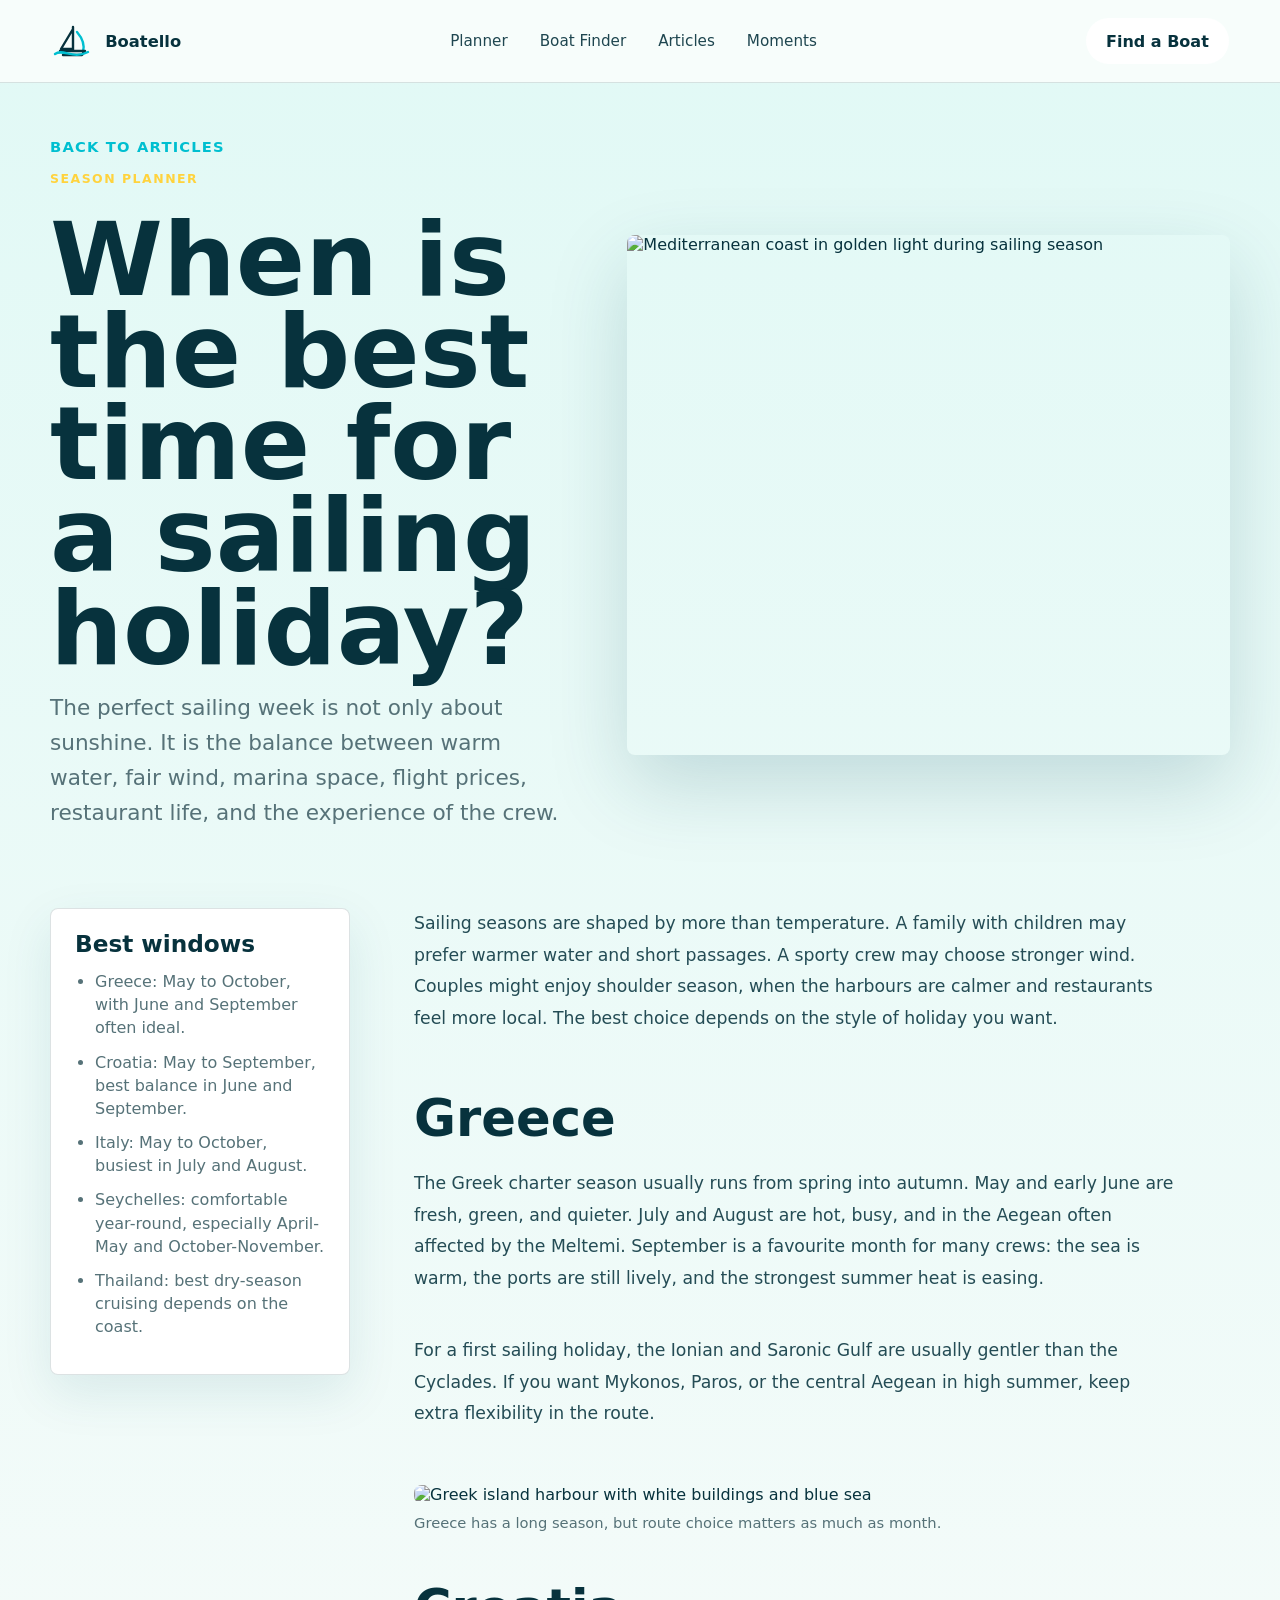
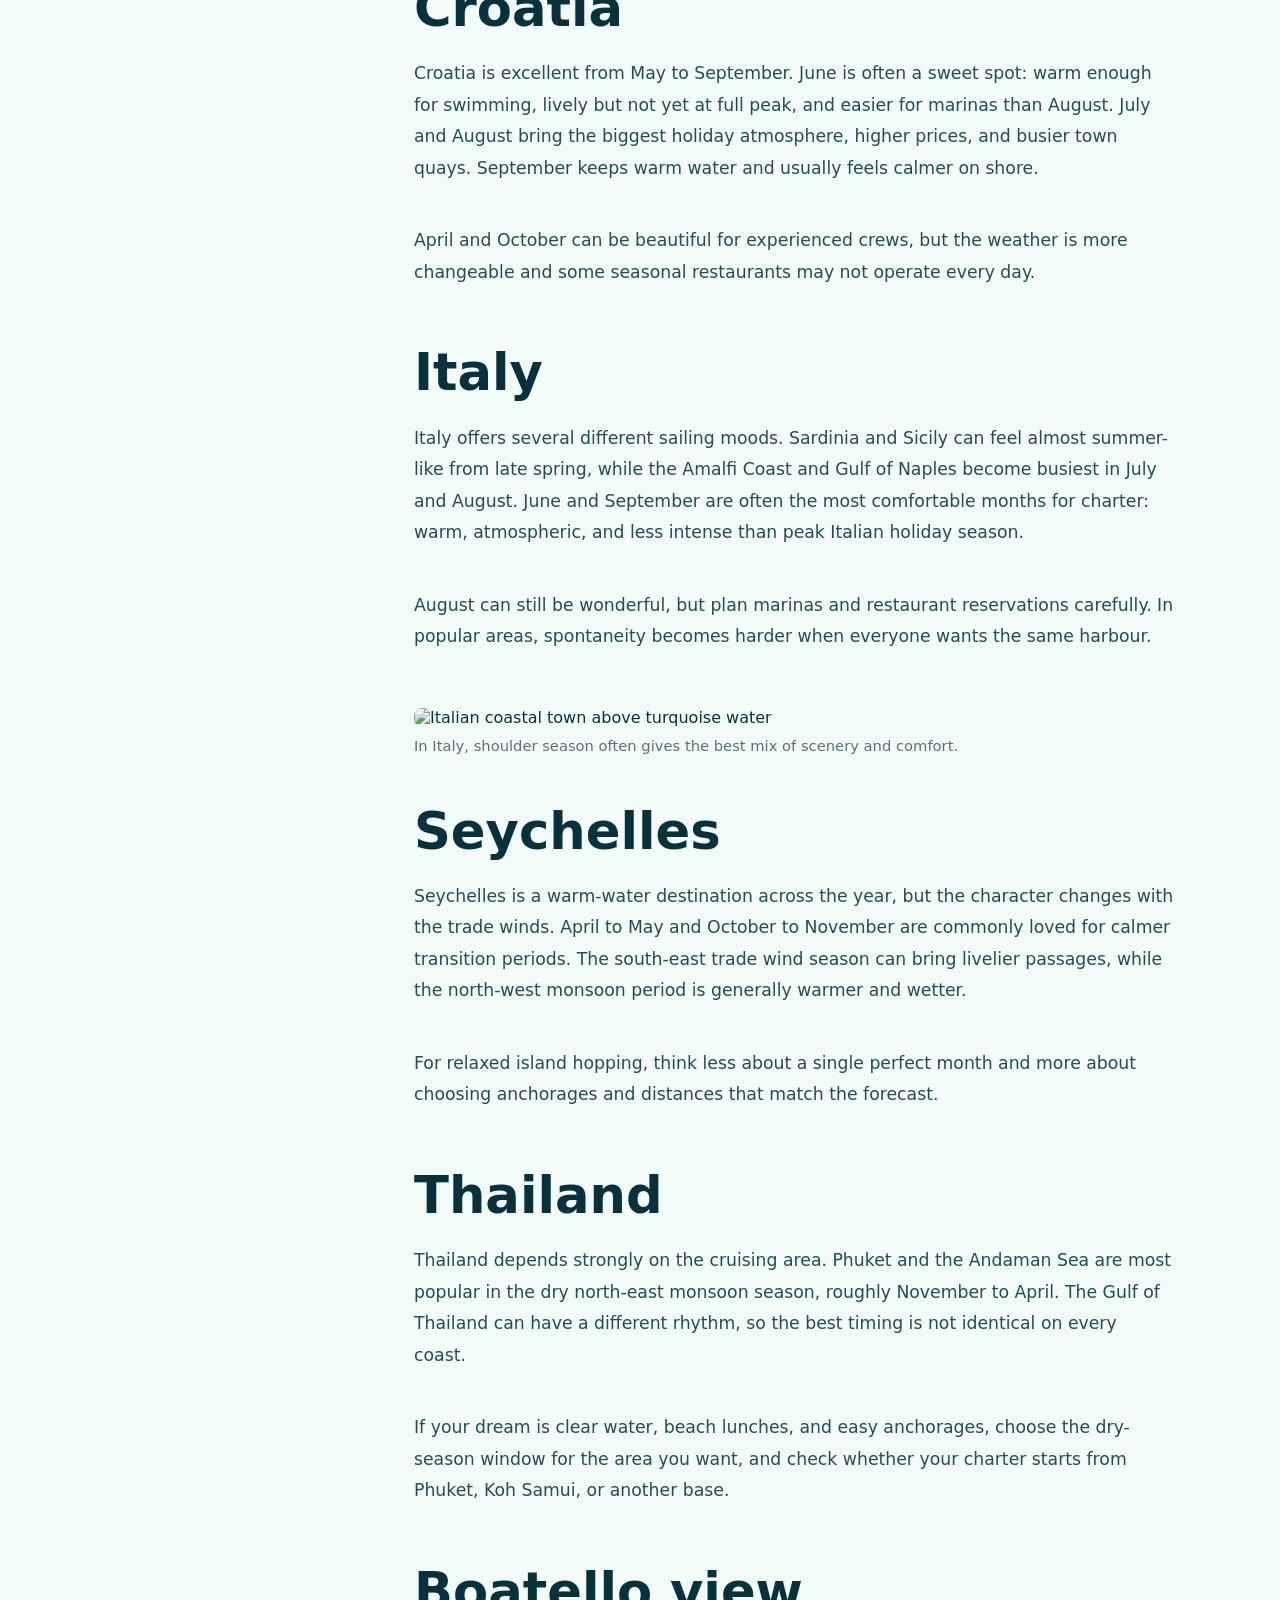
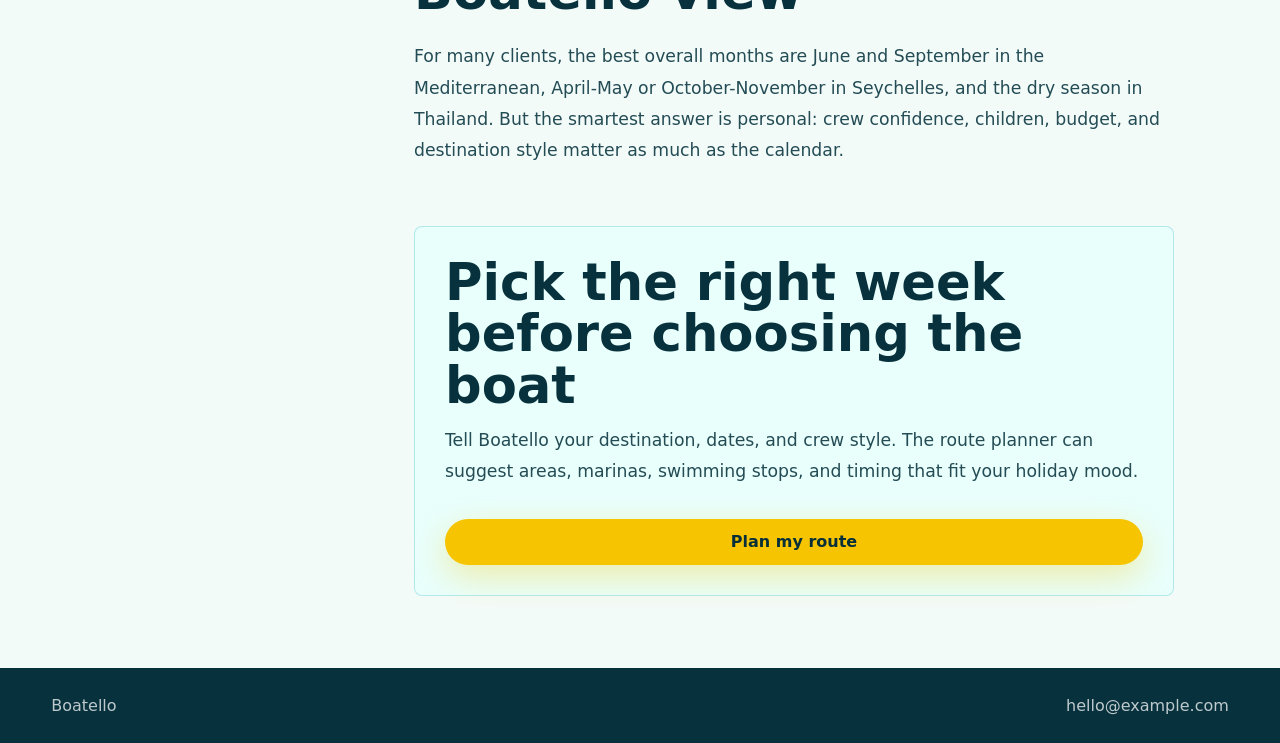
==== article-best-sailing-season.html @ 8a140be2 "Add files via upload" ====
<!doctype html>
<html lang="en">
  <head>
    <meta charset="utf-8" />
    <meta name="viewport" content="width=device-width, initial-scale=1" />
    <title>When Is the Best Time for a Sailing Holiday? | Boatello</title>
    <meta
      name="description"
      content="Boatello guide to the best yacht charter seasons in Greece, Croatia, Italy, Seychelles, and Thailand."
    />
    <link rel="preconnect" href="https://images.unsplash.com" />
    <link rel="stylesheet" href="styles.css?v=article-seasons" />
  </head>
  <body>
    <header class="site-header article-header" aria-label="Primary navigation">
      <a class="brand" href="index.html#top" aria-label="Boatello home">
        <span class="brand-mark boatello-mark" aria-hidden="true">
          <svg viewBox="0 0 44 34" role="img">
            <path class="mark-sail-main" d="M22 3v23M22 5 10 25h12" />
            <path class="mark-sail-accent" d="M26 8c6 7 8 13 6 20" />
            <path class="mark-hull" d="M9 27h25l-3 4H12" />
            <path class="mark-route" d="M4 30c8-6 18 6 33-2" />
          </svg>
        </span>
        <span class="brand-name">Boatello</span>
      </a>
      <nav class="nav-links" aria-label="Main">
        <a href="index.html#planner">Planner</a>
        <a href="index.html#boat-finder">Boat Finder</a>
        <a href="index.html#articles">Articles</a>
        <a href="index.html#moments">Moments</a>
      </nav>
      <a class="nav-cta" href="index.html#boat-finder">Find a Boat</a>
    </header>

    <main class="article-page">
      <article class="article-detail">
        <section class="article-hero">
          <div class="article-hero-copy">
            <a class="back-link" href="index.html#articles">Back to articles</a>
            <p class="eyebrow">Season planner</p>
            <h1>When is the best time for a sailing holiday?</h1>
            <p class="article-intro">
              The perfect sailing week is not only about sunshine. It is the balance between warm
              water, fair wind, marina space, flight prices, restaurant life, and the experience of
              the crew.
            </p>
          </div>
          <img
            src="https://images.unsplash.com/photo-1500530855697-b586d89ba3ee?auto=format&fit=crop&w=1500&q=82"
            alt="Mediterranean coast in golden light during sailing season"
          />
        </section>

        <div class="article-content-grid">
          <aside class="article-note">
            <h2>Best windows</h2>
            <ul>
              <li>Greece: May to October, with June and September often ideal.</li>
              <li>Croatia: May to September, best balance in June and September.</li>
              <li>Italy: May to October, busiest in July and August.</li>
              <li>Seychelles: comfortable year-round, especially April-May and October-November.</li>
              <li>Thailand: best dry-season cruising depends on the coast.</li>
            </ul>
          </aside>

          <div class="article-copy">
            <p>
              Sailing seasons are shaped by more than temperature. A family with children may prefer
              warmer water and short passages. A sporty crew may choose stronger wind. Couples might
              enjoy shoulder season, when the harbours are calmer and restaurants feel more local.
              The best choice depends on the style of holiday you want.
            </p>

            <h2>Greece</h2>
            <p>
              The Greek charter season usually runs from spring into autumn. May and early June are
              fresh, green, and quieter. July and August are hot, busy, and in the Aegean often
              affected by the Meltemi. September is a favourite month for many crews: the sea is
              warm, the ports are still lively, and the strongest summer heat is easing.
            </p>
            <p>
              For a first sailing holiday, the Ionian and Saronic Gulf are usually gentler than the
              Cyclades. If you want Mykonos, Paros, or the central Aegean in high summer, keep extra
              flexibility in the route.
            </p>

            <figure>
              <img
                src="https://images.unsplash.com/photo-1601581875309-fafbf2d3ed3a?auto=format&fit=crop&w=1300&q=82"
                alt="Greek island harbour with white buildings and blue sea"
              />
              <figcaption>Greece has a long season, but route choice matters as much as month.</figcaption>
            </figure>

            <h2>Croatia</h2>
            <p>
              Croatia is excellent from May to September. June is often a sweet spot: warm enough for
              swimming, lively but not yet at full peak, and easier for marinas than August. July and
              August bring the biggest holiday atmosphere, higher prices, and busier town quays.
              September keeps warm water and usually feels calmer on shore.
            </p>
            <p>
              April and October can be beautiful for experienced crews, but the weather is more
              changeable and some seasonal restaurants may not operate every day.
            </p>

            <h2>Italy</h2>
            <p>
              Italy offers several different sailing moods. Sardinia and Sicily can feel almost
              summer-like from late spring, while the Amalfi Coast and Gulf of Naples become busiest
              in July and August. June and September are often the most comfortable months for
              charter: warm, atmospheric, and less intense than peak Italian holiday season.
            </p>
            <p>
              August can still be wonderful, but plan marinas and restaurant reservations carefully.
              In popular areas, spontaneity becomes harder when everyone wants the same harbour.
            </p>

            <figure>
              <img
                src="https://images.unsplash.com/photo-1533104816931-20fa691ff6ca?auto=format&fit=crop&w=1300&q=82"
                alt="Italian coastal town above turquoise water"
              />
              <figcaption>In Italy, shoulder season often gives the best mix of scenery and comfort.</figcaption>
            </figure>

            <h2>Seychelles</h2>
            <p>
              Seychelles is a warm-water destination across the year, but the character changes with
              the trade winds. April to May and October to November are commonly loved for calmer
              transition periods. The south-east trade wind season can bring livelier passages, while
              the north-west monsoon period is generally warmer and wetter.
            </p>
            <p>
              For relaxed island hopping, think less about a single perfect month and more about
              choosing anchorages and distances that match the forecast.
            </p>

            <h2>Thailand</h2>
            <p>
              Thailand depends strongly on the cruising area. Phuket and the Andaman Sea are most
              popular in the dry north-east monsoon season, roughly November to April. The Gulf of
              Thailand can have a different rhythm, so the best timing is not identical on every
              coast.
            </p>
            <p>
              If your dream is clear water, beach lunches, and easy anchorages, choose the dry-season
              window for the area you want, and check whether your charter starts from Phuket, Koh
              Samui, or another base.
            </p>

            <h2>Boatello view</h2>
            <p>
              For many clients, the best overall months are June and September in the Mediterranean,
              April-May or October-November in Seychelles, and the dry season in Thailand. But the
              smartest answer is personal: crew confidence, children, budget, and destination style
              matter as much as the calendar.
            </p>

            <div class="article-cta">
              <h2>Pick the right week before choosing the boat</h2>
              <p>
                Tell Boatello your destination, dates, and crew style. The route planner can suggest
                areas, marinas, swimming stops, and timing that fit your holiday mood.
              </p>
              <a class="button primary" href="index.html#planner">Plan my route</a>
            </div>
          </div>
        </div>
      </article>
    </main>

    <footer class="footer">
      <span>Boatello</span>
      <a href="mailto:hello@example.com">hello@example.com</a>
    </footer>
  </body>
</html>
---- styles.css ----
:root {
  --ink: #07323d;
  --muted: #567278;
  --paper: #f3fbf9;
  --sea: #009bb1;
  --teal: #00bfd0;
  --coral: #f6c400;
  --gold: #ffd33d;
  --night: #06313d;
  --line: rgba(7, 50, 61, 0.14);
  --white: #ffffff;
  --shadow: 0 20px 70px rgba(0, 91, 111, 0.24);
}

* {
  box-sizing: border-box;
}

html {
  scroll-behavior: smooth;
}

body {
  margin: 0;
  color: var(--ink);
  font-family:
    Inter, ui-sans-serif, system-ui, -apple-system, BlinkMacSystemFont, "Segoe UI", sans-serif;
  background:
    linear-gradient(180deg, #e9fbfb 0, var(--paper) 520px, #fff8ed 100%);
  letter-spacing: 0;
}

a {
  color: inherit;
  text-decoration: none;
}

img {
  display: block;
  width: 100%;
}

.site-header {
  position: fixed;
  top: 0;
  left: 0;
  right: 0;
  z-index: 20;
  display: flex;
  align-items: center;
  justify-content: space-between;
  gap: 24px;
  padding: 18px clamp(18px, 4vw, 56px);
  color: var(--white);
  background: linear-gradient(180deg, rgba(3, 53, 65, 0.68), rgba(3, 53, 65, 0));
}

.brand {
  display: inline-flex;
  align-items: center;
  gap: 10px;
  font-weight: 800;
}

.brand-name {
  color: currentColor;
  font-size: 1.02rem;
  font-weight: 900;
  letter-spacing: 0;
}

.brand-mark {
  display: grid;
  width: 34px;
  height: 34px;
  place-items: center;
  border: 1px solid rgba(255, 255, 255, 0.55);
  border-radius: 50%;
  background: rgba(255, 255, 255, 0.14);
}

.boatello-mark {
  width: 44px;
  height: 34px;
  border: 0;
  border-radius: 0;
  background: transparent;
}

.boatello-mark svg {
  width: 44px;
  height: 34px;
  overflow: visible;
}

.boatello-mark path {
  fill: none;
  stroke-linecap: round;
  stroke-linejoin: round;
  stroke-width: 2.4;
}

.mark-sail-main,
.mark-hull {
  stroke: currentColor;
}

.mark-sail-accent,
.mark-route {
  stroke: var(--teal);
}

.nav-links {
  display: flex;
  align-items: center;
  gap: clamp(14px, 3vw, 32px);
  font-size: 0.95rem;
}

.nav-links a {
  opacity: 0.9;
}

.nav-links a:hover {
  opacity: 1;
}

.nav-cta,
.button {
  display: inline-flex;
  min-height: 46px;
  align-items: center;
  justify-content: center;
  border: 0;
  border-radius: 999px;
  padding: 0 20px;
  font: inherit;
  font-weight: 800;
  cursor: pointer;
}

.nav-cta {
  color: var(--ink);
  background: var(--white);
}

.hero {
  position: relative;
  min-height: 94vh;
  overflow: hidden;
  color: var(--white);
  background:
    linear-gradient(90deg, rgba(4, 55, 68, 0.76), rgba(0, 155, 177, 0.18) 58%, rgba(255, 200, 74, 0.16)),
    url("hero-tropical-beach-paradise.jpg")
      center 54% / cover;
  background-position:
    center,
    center 58%;
  background-size:
    cover,
    cover;
}

.hero-shade {
  position: absolute;
  inset: auto 0 0;
  height: 34%;
  background: linear-gradient(0deg, var(--paper), rgba(243, 251, 249, 0));
}

.hero-inner {
  position: relative;
  z-index: 1;
  display: grid;
  grid-template-columns: minmax(0, 1fr) minmax(330px, 440px);
  gap: clamp(28px, 6vw, 80px);
  align-items: end;
  width: calc(100% - 36px);
  max-width: 1180px;
  min-height: 94vh;
  margin: 0 auto;
  padding: 124px 0 70px;
}

.hero-copy {
  max-width: 700px;
  padding-bottom: 38px;
}

.eyebrow {
  margin: 0 0 12px;
  color: var(--gold);
  font-size: 0.78rem;
  font-weight: 900;
  letter-spacing: 0.12em;
  text-transform: uppercase;
}

h1,
h2,
h3,
p {
  margin-top: 0;
}

h1 {
  max-width: 760px;
  margin-bottom: 18px;
  font-size: clamp(3.4rem, 9vw, 7.8rem);
  line-height: 0.88;
  letter-spacing: 0;
}

.hero-lede {
  max-width: 660px;
  margin-bottom: 30px;
  color: rgba(255, 255, 255, 0.88);
  font-size: clamp(1.05rem, 2vw, 1.28rem);
  line-height: 1.55;
}

.hero-actions {
  display: flex;
  flex-wrap: wrap;
  gap: 12px;
}

.button.primary {
  color: #062f39;
  background: var(--coral);
  box-shadow: 0 12px 34px rgba(246, 196, 0, 0.32);
}

.button.ghost {
  color: var(--white);
  background: rgba(255, 255, 255, 0.15);
  border: 1px solid rgba(255, 255, 255, 0.36);
}

.button.full {
  width: 100%;
}

.planner-panel {
  border: 1px solid rgba(255, 255, 255, 0.28);
  border-radius: 8px;
  padding: 24px;
  color: var(--ink);
  background: rgba(255, 255, 255, 0.94);
  box-shadow: var(--shadow);
  backdrop-filter: blur(16px);
}

.panel-heading {
  display: flex;
  align-items: end;
  justify-content: space-between;
  gap: 14px;
  margin-bottom: 18px;
}

.panel-heading h2 {
  margin: 0;
  font-size: 1.35rem;
}

.planner-form {
  display: grid;
  gap: 15px;
}

label,
legend {
  color: var(--muted);
  font-size: 0.78rem;
  font-weight: 900;
  text-transform: uppercase;
}

select,
input {
  width: 100%;
  height: 46px;
  margin-top: 7px;
  border: 1px solid var(--line);
  border-radius: 6px;
  padding: 0 12px;
  color: var(--ink);
  background: var(--white);
  font: inherit;
}

textarea {
  width: 100%;
  min-height: 116px;
  margin-top: 7px;
  border: 1px solid var(--line);
  border-radius: 6px;
  padding: 12px;
  color: var(--ink);
  background: var(--white);
  font: inherit;
  resize: vertical;
}

.field-grid {
  display: grid;
  grid-template-columns: 1fr 1fr;
  gap: 12px;
}

.segmented {
  display: grid;
  grid-template-columns: repeat(3, 1fr);
  gap: 8px;
  margin: 0;
  border: 0;
  padding: 0;
}

.segmented legend {
  grid-column: 1 / -1;
  margin-bottom: 0;
}

.segmented label {
  display: flex;
  min-height: 42px;
  align-items: center;
  justify-content: center;
  border: 1px solid var(--line);
  border-radius: 6px;
  padding: 0 8px;
  color: var(--ink);
  background: var(--white);
  text-align: center;
  text-transform: none;
}

.segmented input {
  position: absolute;
  opacity: 0;
  pointer-events: none;
}

.segmented label:has(input:checked) {
  border-color: var(--sea);
  color: var(--white);
  background: var(--sea);
}

.route-output {
  display: grid;
  grid-template-columns: repeat(3, 1fr);
  gap: 10px;
  margin-top: 16px;
}

.route-output > div {
  min-height: 84px;
  border-radius: 8px;
  padding: 12px;
  background: #e5fbfb;
}

.route-output .route-loading,
.route-output .ai-preview {
  grid-column: 1 / -1;
}

.ai-preview p {
  margin: 8px 0 0;
  color: var(--muted);
  line-height: 1.55;
}

.real-route-map {
  display: grid;
  grid-template-columns: minmax(220px, 0.9fr) minmax(0, 1fr);
  gap: 14px;
  align-items: stretch;
  margin: 12px 0 16px;
}

.leaflet-route-map {
  width: 100%;
  height: 280px;
  min-height: 190px;
  border-radius: 8px;
  overflow: hidden;
  border: 1px solid rgba(0, 155, 177, 0.22);
  box-shadow: inset 0 0 0 1px rgba(255, 255, 255, 0.4);
}

.painted-route-map {
  background: #e5fbfb;
}

.painted-route-map svg {
  display: block;
  width: 100%;
  height: 100%;
}

.chart-land {
  fill: #f6e7bd;
  stroke: rgba(7, 50, 61, 0.16);
  stroke-width: 0.7;
}

.chart-island {
  fill: #fff2c8;
  stroke: rgba(7, 50, 61, 0.18);
  stroke-width: 0.6;
}

.chart-contour {
  fill: none;
  stroke: rgba(255, 255, 255, 0.55);
  stroke-dasharray: 2 3;
  stroke-linecap: round;
  stroke-width: 0.9;
}

.chart-route {
  fill: none;
  stroke: #f6c400;
  stroke-dasharray: 3 2.4;
  stroke-linecap: round;
  stroke-linejoin: round;
  stroke-width: 1.7;
}

.chart-stop {
  fill: #f6c400;
  stroke: #ffffff;
  stroke-width: 0.9;
}

.chart-stop-number {
  fill: #06313d;
  font-size: 3.5px;
  font-weight: 900;
  text-anchor: middle;
}

.chart-label {
  fill: #06313d;
  font-size: 3.1px;
  font-weight: 800;
  paint-order: stroke;
  stroke: rgba(255, 255, 255, 0.74);
  stroke-width: 1px;
}

.route-number-tooltip {
  border: 0;
  box-shadow: none;
  color: #06313d;
  background: transparent;
  font-size: 0.72rem;
  font-weight: 900;
}

.mini-route-stops {
  display: grid;
  gap: 8px;
  max-height: 230px;
  margin: 0;
  overflow: auto;
  padding: 0;
  list-style: none;
}

.mini-route-stops li {
  border: 1px solid rgba(0, 155, 177, 0.18);
  border-radius: 8px;
  padding: 10px;
  background: rgba(255, 255, 255, 0.72);
}

.mini-route-stops strong,
.mini-route-stops span {
  display: block;
}

.mini-route-stops strong {
  margin-bottom: 4px;
  color: var(--ink);
}

.mini-route-stops span {
  color: var(--muted);
  font-size: 0.9rem;
  line-height: 1.35;
}

.route-error {
  border: 1px solid rgba(180, 53, 35, 0.26);
  background: #fff4e0;
}

.metric {
  display: block;
  margin-bottom: 6px;
  color: var(--sea);
  font-size: 1.08rem;
  font-weight: 900;
}

small {
  color: var(--muted);
  line-height: 1.35;
}

.trust-strip {
  display: flex;
  flex-wrap: wrap;
  gap: 10px;
  justify-content: center;
  width: calc(100% - 36px);
  max-width: 1180px;
  margin: -18px auto 0;
  padding: 18px;
  border-radius: 8px;
  color: var(--muted);
  background: rgba(255, 255, 255, 0.94);
  box-shadow: 0 14px 40px rgba(0, 91, 111, 0.13);
}

.trust-strip span {
  border: 1px solid rgba(0, 191, 208, 0.24);
  border-radius: 999px;
  padding: 9px 14px;
  font-weight: 800;
  background: #f0ffff;
}

.section {
  width: calc(100% - 36px);
  max-width: 1180px;
  margin: 0 auto;
  padding: 94px 0 30px;
}

.section-head {
  display: grid;
  grid-template-columns: 0.75fr 1fr;
  gap: 28px;
  align-items: end;
  margin-bottom: 28px;
}

.section-head .eyebrow {
  grid-column: 1 / -1;
  margin-bottom: -18px;
}

h2 {
  margin-bottom: 0;
  font-size: clamp(2rem, 4vw, 3.7rem);
  line-height: 0.98;
}

.section-head p,
.route-copy p,
.feature-row p,
.card-body p {
  color: var(--muted);
  line-height: 1.6;
}

.yacht-grid {
  display: grid;
  grid-template-columns: repeat(3, 1fr);
  gap: 18px;
}

.yacht-card {
  overflow: hidden;
  border-radius: 8px;
  background: var(--white);
  box-shadow: 0 18px 46px rgba(0, 91, 111, 0.12);
}

.yacht-card img {
  aspect-ratio: 4 / 3;
  object-fit: cover;
}

.card-body {
  padding: 22px;
}

.card-body span {
  color: var(--coral);
  font-size: 0.78rem;
  font-weight: 900;
  text-transform: uppercase;
}

.card-body h3,
.feature-row h3,
.local-grid h3 {
  margin: 8px 0 10px;
  font-size: 1.2rem;
}

.finder-section {
  width: calc(100% - 36px);
  max-width: 1180px;
  margin: 76px auto 0;
  padding: 56px 0 20px;
  border-top: 1px solid var(--line);
}

.articles-section {
  width: calc(100% - 36px);
  max-width: 1180px;
  margin: 54px auto 0;
  padding: 44px 0 20px;
  border-top: 1px solid var(--line);
}

.articles-head {
  display: grid;
  gap: 12px;
  max-width: 940px;
  margin-bottom: 28px;
}

.articles-head p:not(.eyebrow) {
  color: var(--muted);
  font-size: 1.05rem;
  line-height: 1.6;
}

.articles-grid {
  display: grid;
  grid-template-columns: repeat(3, 1fr);
  gap: 18px;
}

.article-card {
  display: grid;
  overflow: hidden;
  border: 1px solid var(--line);
  border-radius: 8px;
  background: var(--white);
  box-shadow: 0 16px 44px rgba(0, 91, 111, 0.1);
}

.article-card img {
  height: 280px;
  object-fit: cover;
}

.article-body {
  display: grid;
  gap: 14px;
  align-content: start;
  padding: 22px;
}

.article-body h3 {
  margin: 0;
  font-size: clamp(1.45rem, 2.5vw, 2rem);
  line-height: 1.08;
}

.article-body p {
  color: var(--muted);
  line-height: 1.58;
}

.article-body .button {
  justify-self: start;
}

.article-image-link {
  display: block;
  color: inherit;
  text-decoration: none;
}

.article-body h3 a {
  color: inherit;
  text-decoration: none;
}

.article-body h3 a:hover {
  color: var(--teal);
}

.article-header {
  background: rgba(248, 253, 251, 0.94);
  color: var(--ink);
  border-bottom: 1px solid var(--line);
  backdrop-filter: blur(18px);
}

.article-page {
  padding-top: 84px;
  background:
    linear-gradient(180deg, rgba(218, 248, 244, 0.72), rgba(248, 253, 251, 0) 42%),
    var(--paper);
}

.article-detail {
  width: calc(100% - 36px);
  max-width: 1180px;
  margin: 0 auto;
  padding: 54px 0 72px;
}

.article-hero {
  display: grid;
  grid-template-columns: minmax(0, 0.92fr) minmax(420px, 1.08fr);
  gap: clamp(28px, 5vw, 72px);
  align-items: center;
}

.article-hero-copy {
  display: grid;
  gap: 16px;
}

.article-hero h1 {
  max-width: 760px;
  margin: 0;
  color: var(--ink);
  font-size: clamp(3.3rem, 8vw, 6.6rem);
  line-height: 0.9;
}

.article-intro {
  max-width: 700px;
  color: var(--muted);
  font-size: clamp(1.08rem, 2vw, 1.35rem);
  line-height: 1.62;
}

.back-link {
  width: max-content;
  color: var(--teal);
  font-size: 0.92rem;
  font-weight: 900;
  text-decoration: none;
  text-transform: uppercase;
  letter-spacing: 0.08em;
}

.back-link:hover {
  color: var(--ink);
}

.article-hero img {
  width: 100%;
  min-height: 520px;
  border-radius: 8px;
  object-fit: cover;
  box-shadow: 0 30px 80px rgba(0, 77, 93, 0.18);
}

.article-content-grid {
  display: grid;
  grid-template-columns: 300px minmax(0, 760px);
  gap: clamp(28px, 5vw, 72px);
  align-items: start;
  margin-top: 56px;
}

.article-note {
  position: sticky;
  top: 94px;
  padding: 24px;
  border: 1px solid var(--line);
  border-radius: 8px;
  background: var(--white);
  box-shadow: 0 18px 50px rgba(0, 91, 111, 0.1);
}

.article-note h2 {
  margin-bottom: 14px;
  font-size: 1.45rem;
}

.article-note ul,
.article-copy ul {
  margin: 0;
  padding-left: 20px;
}

.article-note li {
  margin-bottom: 11px;
  color: var(--muted);
  line-height: 1.45;
}

.article-copy {
  display: grid;
  gap: 24px;
}

.article-copy p {
  color: #244c55;
  font-size: 1.08rem;
  line-height: 1.82;
}

.article-copy h2 {
  margin-top: 18px;
  color: var(--ink);
  font-size: clamp(2rem, 4vw, 3.2rem);
  line-height: 1;
}

.article-copy figure {
  margin: 14px 0 10px;
}

.article-copy figure img {
  width: 100%;
  max-height: 470px;
  border-radius: 8px;
  object-fit: cover;
}

.article-copy figcaption {
  margin-top: 10px;
  color: var(--muted);
  font-size: 0.92rem;
}

.article-cta {
  display: grid;
  gap: 14px;
  margin-top: 18px;
  padding: 30px;
  border: 1px solid rgba(0, 163, 181, 0.24);
  border-radius: 8px;
  background: #e9fffc;
}

.article-cta h2 {
  margin: 0;
}

.wind-note {
  gap: 18px;
}

.windrose {
  position: relative;
  aspect-ratio: 1;
  width: 100%;
  max-width: 250px;
  margin: 4px auto 18px;
  border: 1px solid rgba(0, 163, 181, 0.24);
  border-radius: 50%;
  background:
    radial-gradient(circle at center, #ffffff 0 18%, transparent 19%),
    conic-gradient(from 0deg, rgba(0, 163, 181, 0.1), rgba(255, 200, 0, 0.16), rgba(0, 163, 181, 0.1));
}

.windrose::before,
.windrose::after {
  content: "";
  position: absolute;
  inset: 50% auto auto 50%;
  width: 1px;
  height: 88%;
  background: rgba(9, 65, 76, 0.2);
  transform: translate(-50%, -50%);
}

.windrose::after {
  transform: translate(-50%, -50%) rotate(90deg);
}

.windrose-label {
  position: absolute;
  color: var(--ink);
  font-size: 0.78rem;
  font-weight: 900;
}

.windrose-label.north {
  top: 8px;
  left: 50%;
  transform: translateX(-50%);
}

.windrose-label.east {
  top: 50%;
  right: 9px;
  transform: translateY(-50%);
}

.windrose-label.south {
  bottom: 8px;
  left: 50%;
  transform: translateX(-50%);
}

.windrose-label.west {
  top: 50%;
  left: 9px;
  transform: translateY(-50%);
}

.wind-arrow {
  position: absolute;
  display: grid;
  place-items: center;
  min-width: 78px;
  min-height: 28px;
  border: 1px solid rgba(0, 163, 181, 0.22);
  border-radius: 999px;
  color: var(--ink);
  background: rgba(255, 255, 255, 0.86);
  font-size: 0.72rem;
  font-weight: 900;
}

.wind-arrow::before {
  content: "";
  position: absolute;
  width: 36px;
  height: 2px;
  background: var(--teal);
}

.wind-arrow.meltemi {
  top: 24%;
  left: 49%;
  transform: translateX(-50%);
}

.wind-arrow.meltemi::before {
  right: -28px;
  transform: rotate(180deg);
}

.wind-arrow.bora {
  top: 31%;
  right: 8%;
}

.wind-arrow.bora::before {
  right: -28px;
  transform: rotate(225deg);
}

.wind-arrow.jugo {
  right: 12%;
  bottom: 24%;
}

.wind-arrow.jugo::before {
  left: -28px;
  transform: rotate(45deg);
}

.wind-arrow.mistral {
  bottom: 28%;
  left: 6%;
}

.wind-arrow.mistral::before {
  left: -28px;
  transform: rotate(135deg);
}

.finder-head {
  display: grid;
  grid-template-columns: minmax(0, 0.8fr) minmax(0, 1fr);
  gap: 28px;
  align-items: end;
  margin-bottom: 22px;
}

.finder-head p:not(.eyebrow) {
  color: var(--muted);
  line-height: 1.6;
}

.finder-search {
  display: grid;
  grid-template-columns: 1.4fr 1fr 0.7fr 1fr auto;
  gap: 12px;
  align-items: end;
  border-radius: 8px;
  padding: 16px;
  background: var(--white);
  box-shadow: 0 18px 48px rgba(0, 91, 111, 0.12);
}

.finder-layout {
  display: grid;
  grid-template-columns: 270px minmax(0, 1fr);
  gap: 18px;
  align-items: start;
  margin-top: 18px;
}

.finder-filters,
.finder-results-wrap {
  border-radius: 8px;
  background: rgba(255, 255, 255, 0.9);
  box-shadow: 0 16px 42px rgba(0, 91, 111, 0.1);
}

.finder-filters {
  display: grid;
  gap: 16px;
  padding: 18px;
  position: sticky;
  top: 84px;
}

.mobile-filter-head,
.mobile-filter-bar {
  display: none;
}

.filter-block {
  display: grid;
  gap: 10px;
  padding-bottom: 14px;
  border-bottom: 1px solid var(--line);
}

.filter-block:last-child {
  border-bottom: 0;
  padding-bottom: 0;
}

.filter-block h3 {
  margin: 0;
  font-size: 1rem;
}

.filter-block output {
  color: var(--sea);
  font-weight: 900;
}

.check-row {
  display: flex;
  align-items: center;
  gap: 9px;
  color: var(--ink);
  font-size: 0.95rem;
  font-weight: 700;
  text-transform: none;
}

.check-row input {
  width: 18px;
  height: 18px;
  margin: 0;
}

.finder-results-wrap {
  padding: 16px;
}

.finder-toolbar {
  display: flex;
  align-items: center;
  justify-content: space-between;
  gap: 14px;
  margin-bottom: 14px;
}

.finder-toolbar span {
  color: var(--ink);
  font-weight: 900;
}

.finder-toolbar label {
  min-width: 190px;
}

.boat-results {
  display: grid;
  gap: 14px;
}

.boat-card {
  display: grid;
  grid-template-columns: minmax(230px, 0.42fr) minmax(0, 1fr);
  overflow: hidden;
  border: 1px solid rgba(0, 155, 177, 0.16);
  border-radius: 8px;
  background: var(--white);
}

.boat-card img {
  height: 100%;
  min-height: 245px;
  object-fit: cover;
}

.boat-card-image-link {
  display: block;
  min-height: 245px;
}

.boat-card-body {
  display: grid;
  gap: 14px;
  padding: 18px;
}

.boat-card-top {
  display: flex;
  align-items: start;
  justify-content: space-between;
  gap: 14px;
}

.boat-card h3 {
  margin: 4px 0 5px;
  font-size: 1.35rem;
}

.boat-location {
  color: var(--muted);
  font-weight: 700;
}

.boat-badge {
  display: inline-flex;
  width: fit-content;
  border-radius: 999px;
  padding: 6px 10px;
  color: #06313d;
  background: var(--gold);
  font-size: 0.78rem;
  font-weight: 900;
}

.boat-price {
  text-align: right;
}

.boat-price strong {
  display: block;
  color: var(--sea);
  font-size: 1.45rem;
}

.boat-price span {
  color: var(--muted);
  font-size: 0.86rem;
}

.boat-specs,
.boat-includes {
  display: flex;
  flex-wrap: wrap;
  gap: 8px;
  margin: 0;
  padding: 0;
  list-style: none;
}

.boat-specs li,
.boat-includes li {
  border: 1px solid rgba(0, 155, 177, 0.18);
  border-radius: 999px;
  padding: 7px 10px;
  color: var(--muted);
  background: #f0ffff;
  font-size: 0.88rem;
  font-weight: 800;
}

.boat-card-actions {
  display: flex;
  align-items: center;
  justify-content: space-between;
  gap: 14px;
}

.boat-card-actions small {
  color: var(--muted);
}

.boat-empty {
  border: 1px dashed rgba(0, 155, 177, 0.35);
  border-radius: 8px;
  padding: 22px;
  color: var(--muted);
  background: #f0ffff;
}

.local-section {
  display: grid;
  grid-template-columns: 0.76fr 1.24fr;
  gap: clamp(28px, 6vw, 70px);
  align-items: start;
  width: calc(100% - 36px);
  max-width: 1180px;
  margin: 70px auto 0;
  padding: 54px 0 34px;
  border-top: 1px solid var(--line);
}

.local-copy p,
.local-grid p,
.events-copy p,
.inquiry-section p {
  color: var(--muted);
  line-height: 1.6;
}

.local-grid {
  display: grid;
  grid-template-columns: repeat(3, 1fr);
  gap: 14px;
}

.local-grid article {
  min-height: 220px;
  border-radius: 8px;
  padding: 22px;
  background: var(--white);
  box-shadow: 0 16px 42px rgba(22, 38, 44, 0.09);
}

.local-grid span {
  color: var(--teal);
  font-size: 0.75rem;
  font-weight: 900;
  text-transform: uppercase;
}

.events-band {
  display: grid;
  grid-template-columns: minmax(280px, 0.82fr) minmax(0, 1fr);
  gap: clamp(24px, 5vw, 60px);
  align-items: center;
  width: calc(100% - 36px);
  max-width: 1180px;
  margin: 76px auto 0;
  padding: 18px;
  border-radius: 8px;
  background: var(--white);
  box-shadow: 0 18px 48px rgba(0, 91, 111, 0.13);
}

.events-media {
  min-height: 360px;
  border-radius: 6px;
  background:
    linear-gradient(180deg, rgba(16, 35, 41, 0.03), rgba(16, 35, 41, 0.2)),
    url("https://images.unsplash.com/photo-1528154291023-a6525fabe5b4?auto=format&fit=crop&w=1200&q=80")
      center / cover;
}

.events-copy {
  padding: 20px clamp(8px, 3vw, 36px) 20px 0;
}

.event-actions {
  display: flex;
  flex-wrap: wrap;
  gap: 12px;
  margin-top: 24px;
}

.button.light {
  color: var(--sea);
  background: #e4ffff;
}

.moments-section {
  width: calc(100% - 36px);
  max-width: 1180px;
  margin: 70px auto 0;
  padding: 30px 0 12px;
}

.moments-head {
  display: grid;
  grid-template-columns: minmax(0, 0.8fr) minmax(0, 1fr);
  gap: 28px;
  align-items: end;
  margin-bottom: 22px;
}

.moments-head .eyebrow {
  grid-column: 1 / -1;
  margin-bottom: -18px;
}

.moments-head p {
  color: var(--muted);
  line-height: 1.6;
}

.moments-grid {
  display: grid;
  grid-template-columns: 1.05fr 0.95fr 0.95fr;
  grid-auto-rows: 250px;
  gap: 14px;
}

.moment-card {
  position: relative;
  min-height: 230px;
  overflow: hidden;
  border-radius: 8px;
  color: var(--white);
  background: var(--night);
}

.moment-card.large {
  grid-row: span 2;
}

.moment-card.wide {
  grid-column: span 2;
}

.moment-card img {
  height: 100%;
  object-fit: cover;
  filter: saturate(1.04);
}

.moment-card::after {
  content: "";
  position: absolute;
  inset: 0;
  background: linear-gradient(180deg, rgba(0, 155, 177, 0.02), rgba(6, 49, 61, 0.66));
}

.moment-card div {
  position: absolute;
  left: 18px;
  right: 18px;
  bottom: 18px;
  z-index: 1;
}

.moment-card span {
  color: #ffd79a;
  font-size: 0.75rem;
  font-weight: 900;
  text-transform: uppercase;
}

.moment-card h3 {
  max-width: 520px;
  margin: 7px 0 0;
  font-size: clamp(1.12rem, 2vw, 1.6rem);
  line-height: 1.12;
}

.taste-strip {
  display: grid;
  grid-template-columns: minmax(240px, 0.72fr) minmax(0, 1fr);
  gap: clamp(18px, 4vw, 46px);
  align-items: center;
  margin-top: 16px;
  overflow: hidden;
  border-radius: 8px;
  background: var(--white);
  box-shadow: 0 16px 42px rgba(0, 91, 111, 0.12);
}

.taste-strip img {
  height: 100%;
  min-height: 290px;
  object-fit: cover;
}

.taste-strip div {
  padding: 28px 28px 28px 0;
}

.taste-strip h3 {
  margin: 0 0 12px;
  font-size: clamp(1.5rem, 3vw, 2.45rem);
  line-height: 1.02;
}

.taste-strip p:not(.eyebrow) {
  color: var(--muted);
  line-height: 1.6;
}

.route-section {
  display: grid;
  grid-template-columns: 0.78fr 1.22fr;
  gap: clamp(28px, 6vw, 70px);
  align-items: center;
  margin-top: 66px;
  padding: 84px max(18px, calc((100vw - 1180px) / 2));
  color: var(--white);
  background: linear-gradient(135deg, #06313d, #006f82);
}

.route-copy p {
  color: rgba(255, 255, 255, 0.74);
}

.route-map {
  position: relative;
  min-height: 360px;
  overflow: hidden;
  border-radius: 8px;
  background:
    linear-gradient(135deg, rgba(0, 191, 208, 0.55), rgba(6, 49, 61, 0.78)),
    url("https://images.unsplash.com/photo-1515238152791-8216bfdf89a7?auto=format&fit=crop&w=1400&q=80")
      center / cover;
}

.route-map svg {
  position: absolute;
  inset: 0;
  width: 100%;
  height: 100%;
}

.route-map path {
  fill: none;
  stroke: var(--white);
  stroke-dasharray: 8 10;
  stroke-linecap: round;
  stroke-width: 4;
}

.port {
  position: absolute;
  z-index: 2;
  border-radius: 999px;
  padding: 8px 12px;
  color: var(--ink);
  background: var(--white);
  font-size: 0.82rem;
  font-weight: 900;
  box-shadow: 0 12px 28px rgba(0, 0, 0, 0.2);
}

.port-a {
  left: 7%;
  top: 22%;
}

.port-b {
  left: 34%;
  top: 28%;
}

.port-c {
  left: 52%;
  top: 43%;
}

.port-d {
  left: 68%;
  top: 63%;
}

.port-e {
  right: 7%;
  top: 46%;
}

.compact {
  padding-bottom: 82px;
}

.feature-row {
  display: grid;
  grid-template-columns: repeat(3, 1fr);
  gap: 18px;
}

.feature-row article {
  border-top: 3px solid var(--gold);
  padding: 22px 0 0;
}

.inquiry-section {
  display: grid;
  grid-template-columns: minmax(0, 0.86fr) minmax(320px, 460px);
  gap: clamp(28px, 6vw, 80px);
  align-items: start;
  padding: 76px max(18px, calc((100vw - 1180px) / 2));
  background: linear-gradient(135deg, #e4ffff, #fff3d8);
}

.inquiry-form {
  display: grid;
  gap: 14px;
  border-radius: 8px;
  padding: 22px;
  background: var(--white);
  box-shadow: 0 16px 42px rgba(0, 91, 111, 0.12);
}

.footer {
  display: flex;
  justify-content: space-between;
  gap: 18px;
  padding: 28px clamp(18px, 4vw, 56px);
  color: rgba(255, 255, 255, 0.74);
  background: var(--night);
}

.boat-detail-page {
  background: #f4fbf9;
}

.detail-header {
  position: sticky;
  top: 0;
  z-index: 30;
  display: flex;
  align-items: center;
  justify-content: space-between;
  gap: 18px;
  padding: 16px clamp(18px, 4vw, 56px);
  background: rgba(244, 251, 249, 0.92);
  border-bottom: 1px solid var(--line);
  backdrop-filter: blur(14px);
}

.detail-brand {
  color: var(--ink);
}

.boat-detail {
  display: grid;
  gap: 42px;
  width: calc(100% - 36px);
  max-width: 1180px;
  margin: 0 auto;
  padding: 34px 0 70px;
}

.detail-loading {
  display: grid;
  min-height: 58vh;
  align-content: center;
  gap: 16px;
}

.detail-loading h1 {
  max-width: 760px;
  font-size: clamp(2.6rem, 7vw, 5.6rem);
  line-height: 0.92;
}

.boat-hero-detail {
  display: grid;
  grid-template-columns: minmax(0, 1.35fr) minmax(340px, 0.65fr);
  gap: 28px;
  align-items: stretch;
}

.boat-hero-media {
  overflow: hidden;
  min-height: 520px;
  border-radius: 8px;
  background: #dff6f2;
}

.boat-hero-media img,
.boat-gallery img {
  width: 100%;
  height: 100%;
  object-fit: cover;
}

.boat-summary-panel,
.detail-card {
  border: 1px solid var(--line);
  border-radius: 8px;
  background: var(--white);
  box-shadow: 0 18px 54px rgba(0, 91, 111, 0.14);
}

.boat-summary-panel {
  display: grid;
  align-content: end;
  gap: 18px;
  padding: 28px;
}

.boat-summary-panel h1 {
  margin-bottom: 0;
  font-size: clamp(2.6rem, 6vw, 5.2rem);
  line-height: 0.92;
}

.detail-subtitle {
  color: var(--muted);
}

.detail-price {
  display: grid;
  gap: 4px;
  padding: 18px 0;
  border-top: 1px solid var(--line);
  border-bottom: 1px solid var(--line);
}

.detail-price strong {
  color: var(--sea);
  font-size: 2rem;
}

.detail-mini-specs {
  display: grid;
  grid-template-columns: repeat(3, 1fr);
  gap: 10px;
  margin: 0;
}

.detail-mini-specs div {
  display: grid;
  gap: 4px;
  padding: 12px;
  border-radius: 8px;
  background: #ecfbf8;
}

.detail-mini-specs dt {
  color: var(--muted);
  font-size: 0.76rem;
  font-weight: 900;
  text-transform: uppercase;
}

.detail-mini-specs dd {
  margin: 0;
  font-weight: 900;
}

.detail-actions {
  display: flex;
  flex-wrap: wrap;
  gap: 12px;
}

.detail-section {
  display: grid;
  gap: 18px;
}

.detail-section h2 {
  font-size: clamp(2rem, 4vw, 3.4rem);
  line-height: 1;
}

.detail-grid-section {
  grid-template-columns: minmax(0, 1fr) minmax(280px, 360px);
  align-items: start;
}

.spec-table {
  display: grid;
  grid-template-columns: repeat(4, 1fr);
  gap: 1px;
  overflow: hidden;
  border: 1px solid var(--line);
  border-radius: 8px;
  background: var(--line);
}

.spec-table div {
  display: grid;
  gap: 8px;
  min-height: 92px;
  padding: 18px;
  background: var(--white);
}

.spec-table span {
  color: var(--muted);
  font-size: 0.8rem;
  font-weight: 900;
  text-transform: uppercase;
}

.spec-table strong {
  font-size: 1.1rem;
}

.detail-card {
  display: grid;
  gap: 10px;
  padding: 22px;
}

.detail-card h3 {
  margin: 0;
}

.boat-gallery {
  display: grid;
  grid-template-columns: 1.2fr 1fr 1fr;
  gap: 12px;
}

.boat-gallery img {
  min-height: 220px;
  border-radius: 8px;
  background: #dff6f2;
}

.boat-gallery img:first-child {
  grid-row: span 2;
  min-height: 452px;
}

.detail-feature-list {
  display: grid;
  grid-template-columns: repeat(2, 1fr);
  gap: 10px;
  padding: 0;
  list-style: none;
}

.detail-feature-list li {
  border: 1px solid var(--line);
  border-radius: 8px;
  padding: 14px 16px;
  background: var(--white);
  font-weight: 800;
}

.detail-id-list {
  display: grid;
  gap: 8px;
}

.detail-id-list div {
  display: flex;
  justify-content: space-between;
  gap: 14px;
  border-bottom: 1px solid var(--line);
  padding-bottom: 8px;
}

.detail-id-list span {
  color: var(--muted);
}

@media (max-width: 900px) {
  .site-header {
    position: absolute;
  }

  .hero {
    background-position:
      center,
      center 58%;
    background-size:
      cover,
      cover;
  }

  .nav-links {
    display: none;
  }

  .hero-inner,
  .section-head,
  .yacht-grid,
  .articles-grid,
  .article-hero,
  .article-content-grid,
  .boat-hero-detail,
  .detail-grid-section,
  .finder-head,
  .finder-search,
  .finder-layout,
  .boat-card,
  .moments-head,
  .moments-grid,
  .taste-strip,
  .local-section,
  .local-grid,
  .events-band,
  .route-section,
  .feature-row,
  .inquiry-section {
    grid-template-columns: 1fr;
  }

  .hero-inner {
    align-items: start;
    padding-top: 104px;
  }

  .hero-copy {
    padding-bottom: 0;
  }

  .planner-panel {
    margin-bottom: 30px;
  }

  .finder-filters {
    position: fixed;
    left: 0;
    right: 0;
    bottom: 0;
    z-index: 50;
    display: none;
    max-height: 82vh;
    overflow: auto;
    border-radius: 16px 16px 0 0;
    padding: 18px 18px 26px;
    box-shadow: 0 -18px 48px rgba(0, 91, 111, 0.22);
  }

  body.filters-open .finder-filters {
    display: grid;
  }

  body.filters-open::after {
    content: "";
    position: fixed;
    inset: 0;
    z-index: 49;
    background: rgba(6, 49, 61, 0.42);
  }

  .mobile-filter-head {
    display: flex;
    align-items: center;
    justify-content: space-between;
    gap: 12px;
    padding-bottom: 8px;
  }

  .mobile-filter-head h3 {
    margin: 0;
  }

  .mobile-filter-bar {
    position: sticky;
    top: 0;
    z-index: 5;
    display: grid;
    grid-template-columns: 1fr 1fr;
    gap: 10px;
    margin: -16px -16px 14px;
    padding: 12px 16px;
    background: rgba(255, 255, 255, 0.96);
    border-bottom: 1px solid var(--line);
    backdrop-filter: blur(12px);
  }

  .mobile-filter-bar label {
    display: grid;
  }

  .finder-toolbar label {
    display: none;
  }

  .finder-search {
    position: sticky;
    top: 0;
    z-index: 4;
    margin-inline: -4px;
    padding: 12px;
  }

  .finder-search .button {
    width: 100%;
  }

  .boat-card img {
    min-height: 220px;
  }

  .moment-card.large,
  .moment-card.wide {
    grid-column: auto;
    grid-row: auto;
  }

  .taste-strip div {
    padding: 6px 22px 24px;
  }

  .events-copy {
    padding: 6px;
  }

  .boat-hero-media {
    min-height: 360px;
  }

  .detail-mini-specs,
  .spec-table,
  .boat-gallery,
  .detail-feature-list {
    grid-template-columns: 1fr;
  }

  .boat-gallery img:first-child {
    grid-row: auto;
    min-height: 260px;
  }

  .article-header {
    position: sticky;
  }

  .article-detail {
    padding-top: 34px;
  }

  .article-hero img {
    min-height: 340px;
  }

  .article-note {
    position: static;
  }
}

@media (max-width: 560px) {
  .site-header {
    padding-inline: 14px;
  }

  .brand-name {
    display: inline;
  }

  .nav-cta {
    min-height: 40px;
    padding-inline: 14px;
  }

  .hero-inner,
  .section,
  .finder-section,
  .article-detail,
  .articles-section,
  .moments-section,
  .trust-strip {
    width: calc(100% - 28px);
  }

  .article-card img {
    height: 220px;
  }

  .article-page {
    padding-top: 76px;
  }

  .article-hero h1 {
    font-size: clamp(3rem, 15vw, 4.2rem);
  }

  .article-hero img {
    min-height: 280px;
  }

  .article-copy h2 {
    font-size: clamp(1.9rem, 10vw, 2.5rem);
  }

  .article-cta {
    padding: 22px;
  }

  h1 {
    font-size: clamp(3rem, 14vw, 3.6rem);
  }

  .field-grid,
  .route-output,
  .real-route-map,
  .segmented {
    grid-template-columns: 1fr;
  }

  .route-section {
    padding-inline: 14px;
  }

  .route-map {
    min-height: 300px;
  }

  .footer {
    flex-direction: column;
  }
}
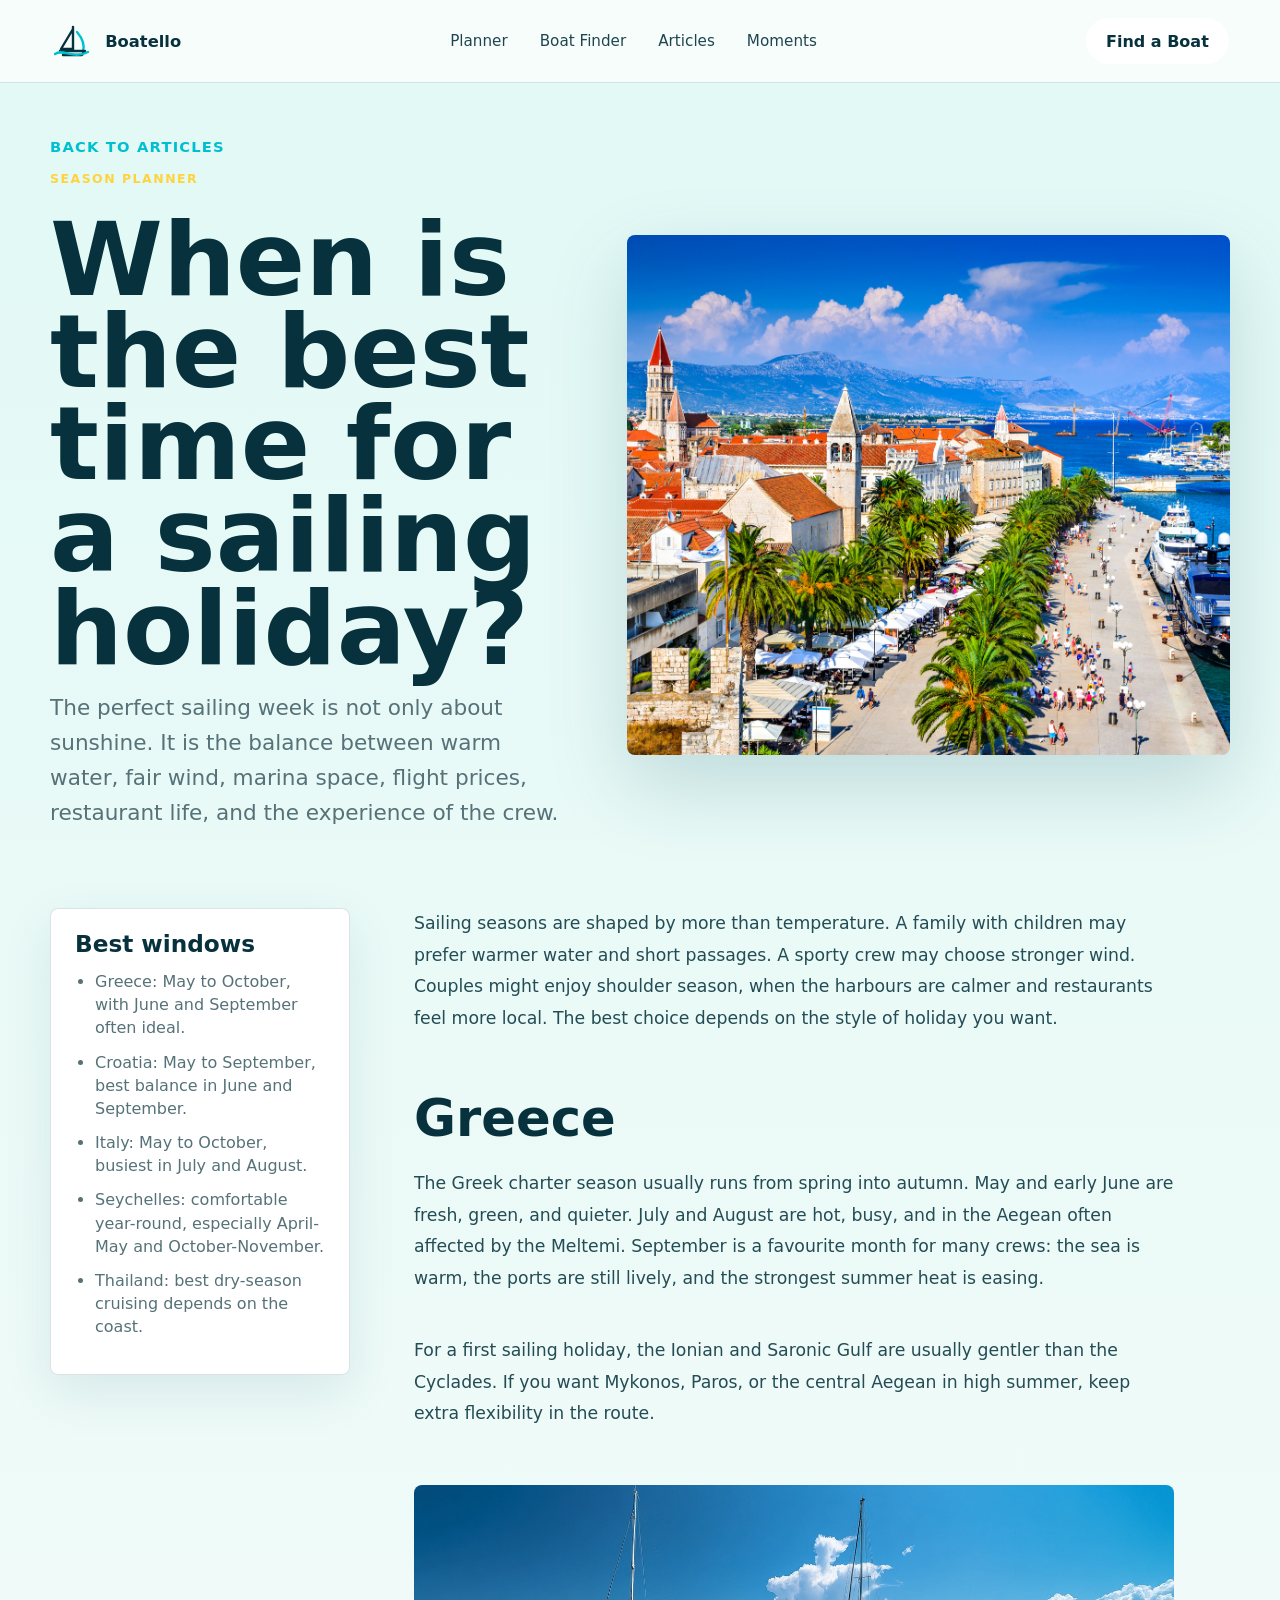
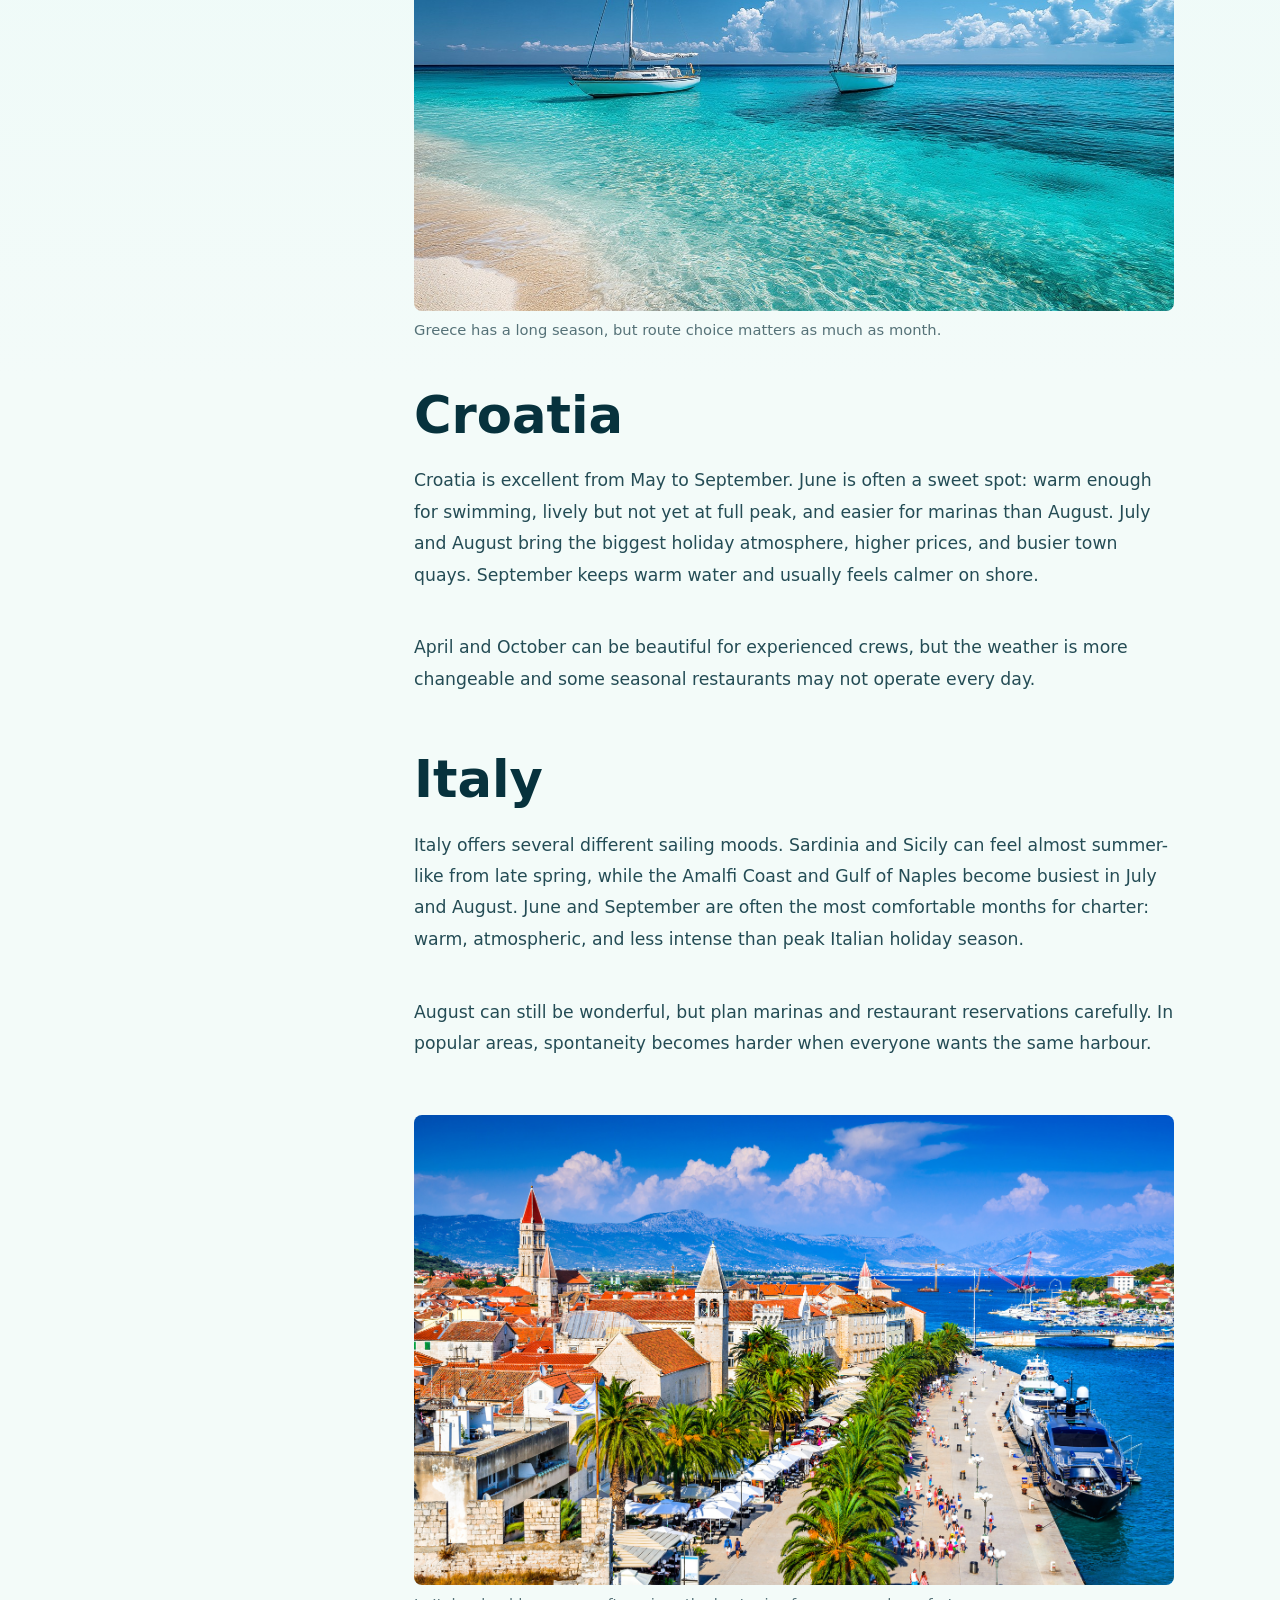
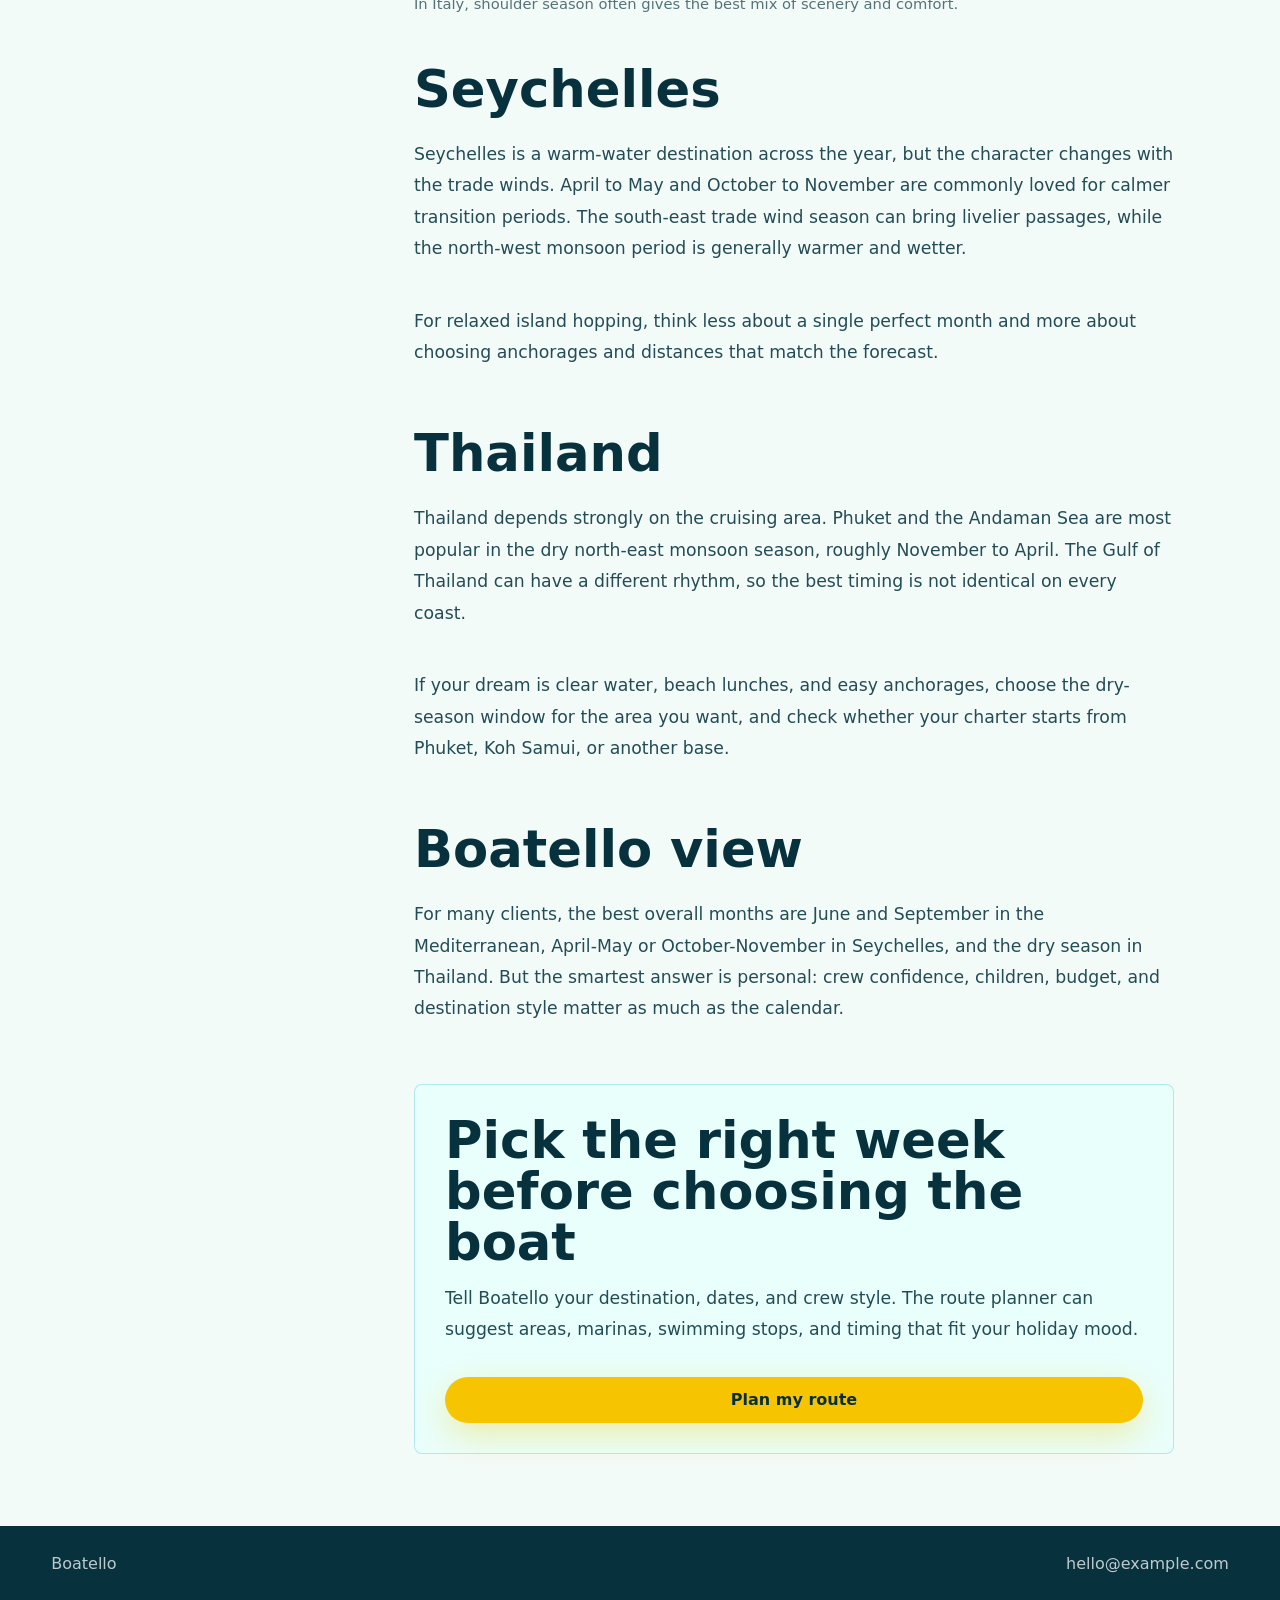
==== commit 1c952854: "Add files via upload" ====
--- a/article-best-sailing-season.html
+++ b/article-best-sailing-season.html
@@ -8,7 +8,6 @@
       name="description"
       content="Boatello guide to the best yacht charter seasons in Greece, Croatia, Italy, Seychelles, and Thailand."
     />
-    <link rel="preconnect" href="https://images.unsplash.com" />
     <link rel="stylesheet" href="styles.css?v=article-seasons" />
   </head>
   <body>
@@ -47,8 +46,8 @@
             </p>
           </div>
           <img
-            src="https://images.unsplash.com/photo-1500530855697-b586d89ba3ee?auto=format&fit=crop&w=1500&q=82"
-            alt="Mediterranean coast in golden light during sailing season"
+            src="article-trogir-croatia.jpg"
+            alt="Trogir waterfront in Croatia during the Mediterranean sailing season"
           />
         </section>
 
@@ -87,8 +86,8 @@
 
             <figure>
               <img
-                src="https://images.unsplash.com/photo-1601581875309-fafbf2d3ed3a?auto=format&fit=crop&w=1300&q=82"
-                alt="Greek island harbour with white buildings and blue sea"
+                src="article-sailboats-tropical-paradise.jpg"
+                alt="Sailboats in clear warm water during an ideal sailing season"
               />
               <figcaption>Greece has a long season, but route choice matters as much as month.</figcaption>
             </figure>
@@ -119,8 +118,8 @@
 
             <figure>
               <img
-                src="https://images.unsplash.com/photo-1533104816931-20fa691ff6ca?auto=format&fit=crop&w=1300&q=82"
-                alt="Italian coastal town above turquoise water"
+                src="article-trogir-croatia.jpg"
+                alt="Mediterranean harbour and waterfront in high sailing season"
               />
               <figcaption>In Italy, shoulder season often gives the best mix of scenery and comfort.</figcaption>
             </figure>
